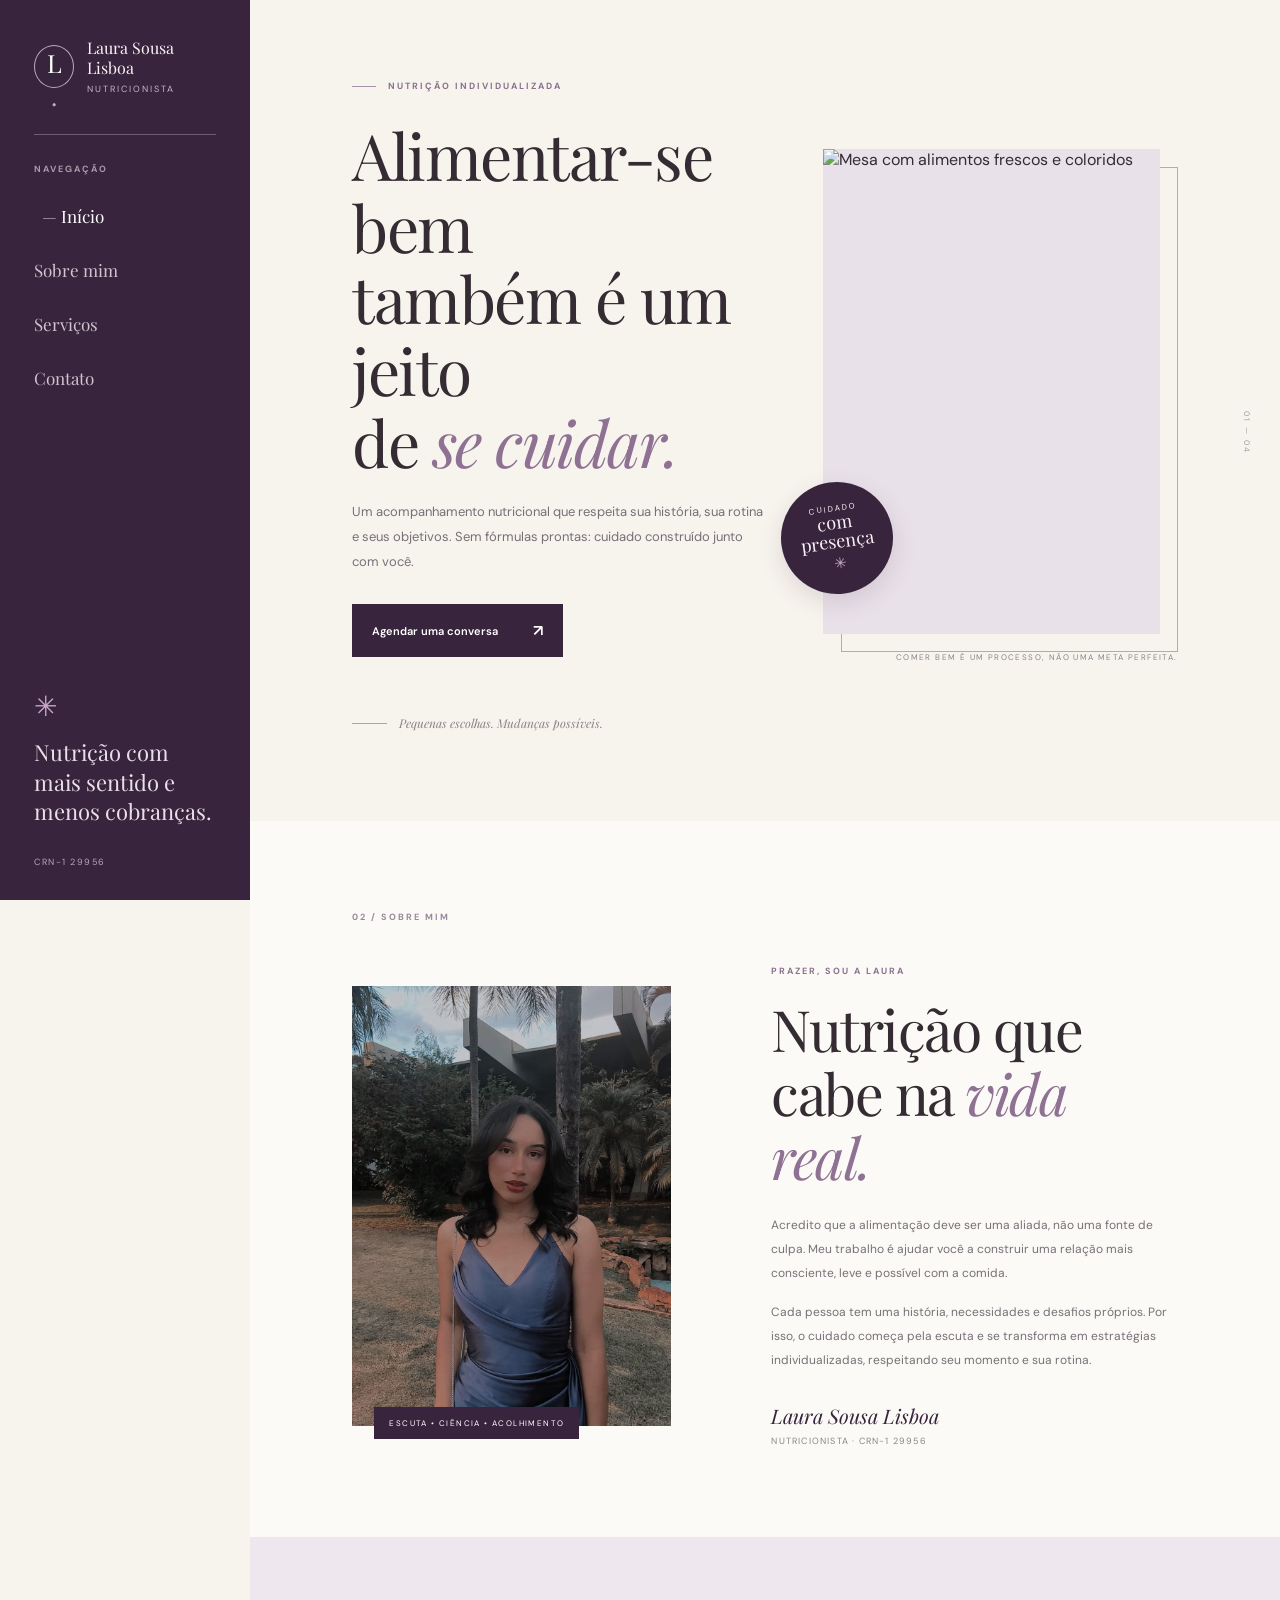
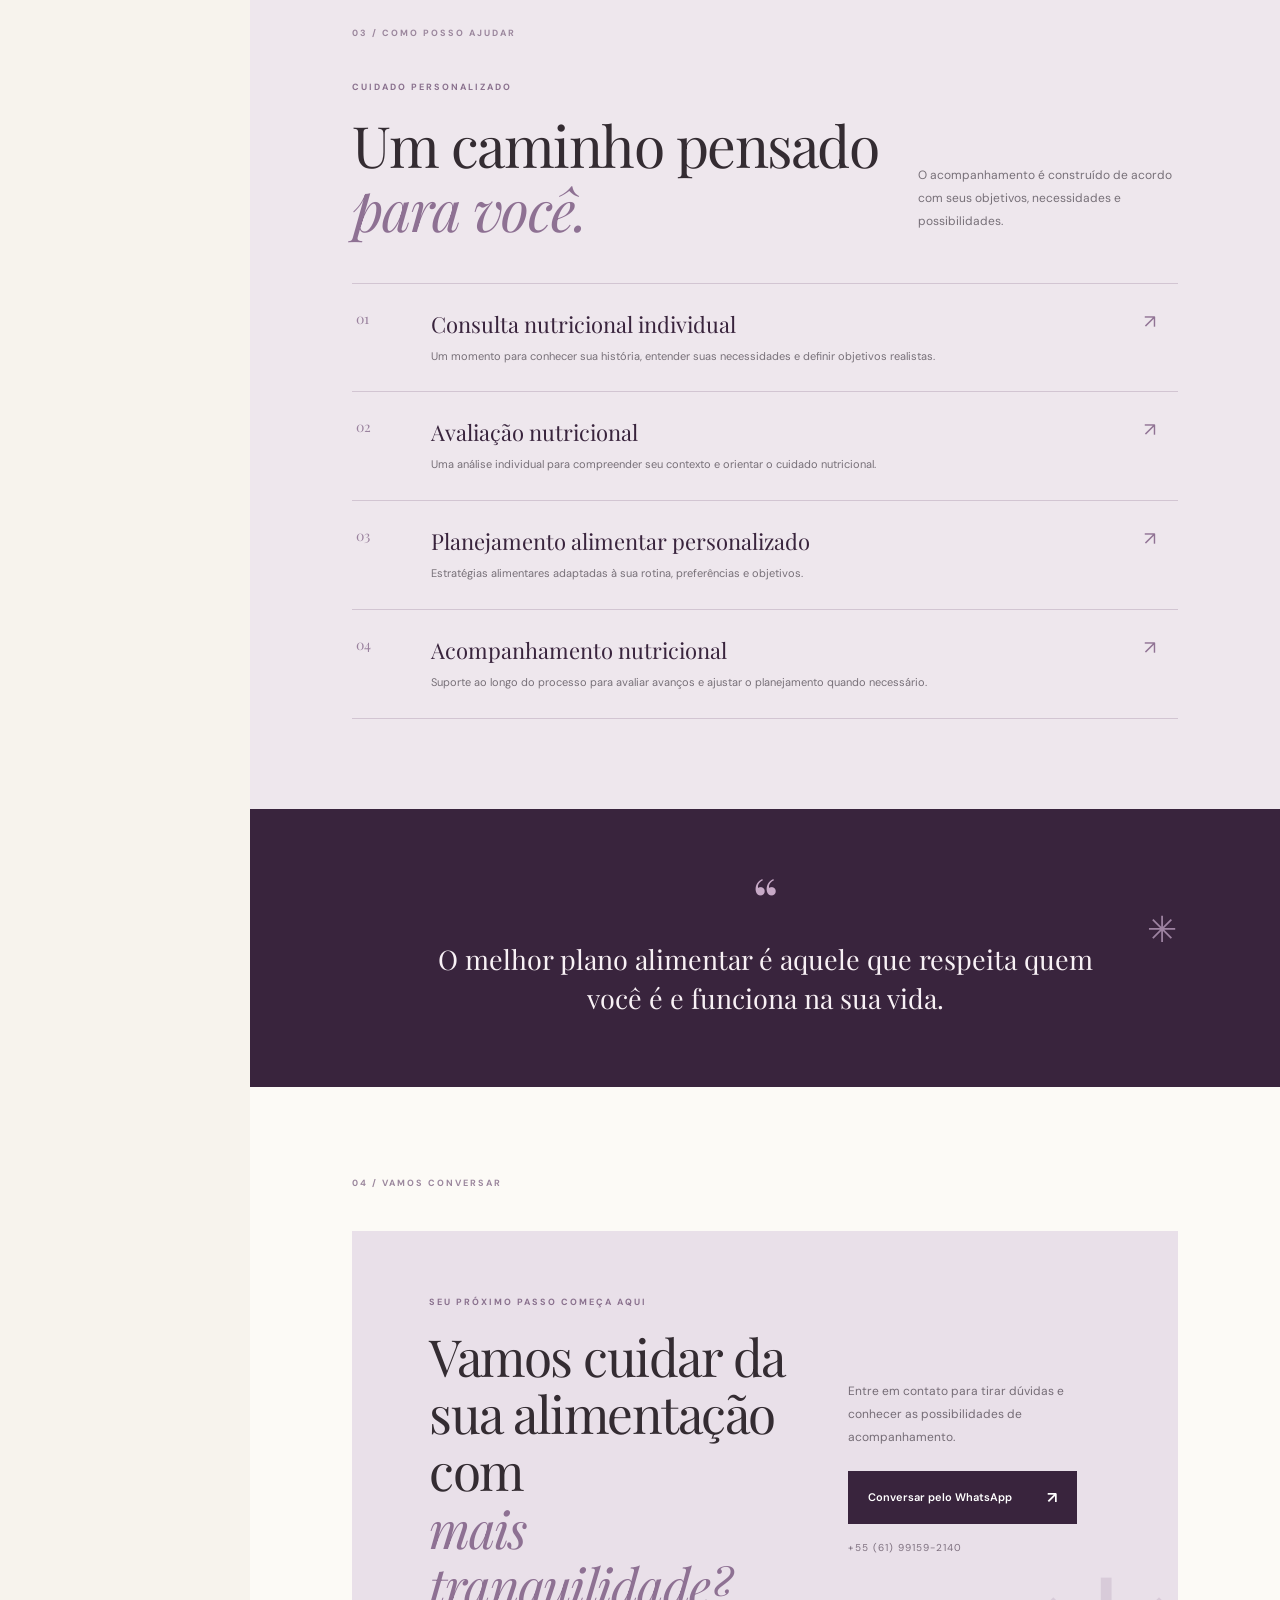
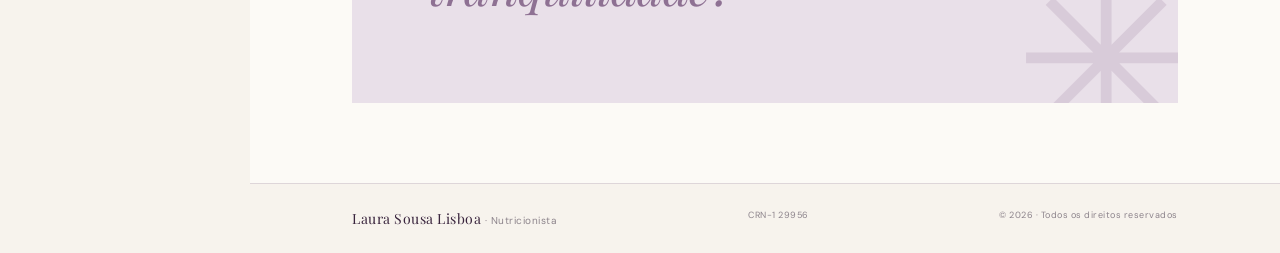
==== index.html @ af950aec "Primeira versão do site da Laura" ====
<!DOCTYPE html>
<html lang="pt-BR">
<head>
  <meta charset="UTF-8">
  <meta name="viewport" content="width=device-width, initial-scale=1.0">
  <meta name="description" content="Laura Sousa Lisboa — Nutricionista. Cuidado nutricional individualizado, acolhedor e possível de manter na rotina.">
  <meta name="theme-color" content="#39243d">
  <title>Laura Sousa Lisboa | Nutricionista</title>
  <link rel="preconnect" href="https://fonts.googleapis.com">
  <link rel="preconnect" href="https://fonts.gstatic.com" crossorigin>
  <link href="https://fonts.googleapis.com/css2?family=DM+Sans:wght@400;500;600;700&family=Playfair+Display:wght@400;500;600&display=swap" rel="stylesheet">
  <link rel="stylesheet" href="css/style.css">
</head>
<body>
  <button class="menu-toggle" id="menuToggle" aria-label="Abrir menu" aria-expanded="false">
    <span></span><span></span><span></span>
  </button>

  <aside class="sidebar" id="sidebar">
    <a class="brand" href="#inicio" aria-label="Laura Sousa Lisboa - início">
      <span class="brand-mark">L<span>.</span></span>
      <span class="brand-name">Laura Sousa Lisboa<small>Nutricionista</small></span>
    </a>
    <div class="sidebar-rule"></div>
    <p class="nav-label">NAVEGAÇÃO</p>
    <nav class="main-nav">
      <a class="nav-link active" href="#inicio">Início</a>
      <a class="nav-link" href="#sobre">Sobre mim</a>
      <a class="nav-link" href="#servicos">Serviços</a>
      <a class="nav-link" href="#contato">Contato</a>
    </nav>
    <div class="sidebar-bottom">
      <span class="leaf-decoration">✳</span>
      <p>Nutrição com<br>mais sentido e<br>menos cobranças.</p>
      <small>CRN-1 29956</small>
    </div>
  </aside>

  <main class="main-content">
    <section class="hero section" id="inicio">
      <div class="hero-copy">
        <p class="eyebrow"><span></span> NUTRIÇÃO INDIVIDUALIZADA</p>
        <h1>Alimentar-se bem<br>também é um jeito<br>de <em>se cuidar.</em></h1>
        <p class="hero-description">Um acompanhamento nutricional que respeita sua história, sua rotina e seus objetivos. Sem fórmulas prontas: cuidado construído junto com você.</p>
        <a class="button button-primary" href="https://wa.me/5561991592140?text=Ol%C3%A1%2C%20Laura!%20Gostaria%20de%20saber%20mais%20sobre%20suas%20consultas%20nutricionais." target="_blank" rel="noopener">Agendar uma conversa <span>↗</span></a>
        <div class="hero-note"><span class="note-line"></span><span>Pequenas escolhas. Mudanças possíveis.</span></div>
      </div>
      <div class="hero-visual">
        <div class="hero-image-frame">
          <img src="https://images.unsplash.com/photo-1490645935967-10de6ba17061?auto=format&fit=crop&w=1000&q=85" alt="Mesa com alimentos frescos e coloridos">
        </div>
        <div class="hero-stamp"><span>cuidado</span><strong>com<br>presença</strong><i>✳</i></div>
        <span class="hero-caption">COMER BEM É UM PROCESSO, NÃO UMA META PERFEITA.</span>
      </div>
      <span class="vertical-index">01 — 04</span>
    </section>

    <section class="about section" id="sobre">
      <div class="section-kicker">02 / SOBRE MIM</div>
      <div class="about-grid">
        <div class="about-image">
          <img src="assets/images/laura.jpg" alt="Ambiente acolhedor de atendimento">
          <span class="image-note">ESCUTA • CIÊNCIA • ACOLHIMENTO</span>
        </div>
        <div class="about-copy">
          <p class="eyebrow">PRAZER, SOU A LAURA</p>
          <h2>Nutrição que<br>cabe na <em>vida real.</em></h2>
          <p>Acredito que a alimentação deve ser uma aliada, não uma fonte de culpa. Meu trabalho é ajudar você a construir uma relação mais consciente, leve e possível com a comida.</p>
          <p>Cada pessoa tem uma história, necessidades e desafios próprios. Por isso, o cuidado começa pela escuta e se transforma em estratégias individualizadas, respeitando seu momento e sua rotina.</p>
          <div class="signature">Laura Sousa Lisboa <span>Nutricionista · CRN-1 29956</span></div>
        </div>
      </div>
    </section>

    <section class="services section" id="servicos">
      <div class="section-kicker">03 / COMO POSSO AJUDAR</div>
      <div class="services-heading">
        <div><p class="eyebrow">CUIDADO PERSONALIZADO</p><h2>Um caminho pensado<br><em>para você.</em></h2></div>
        <p>O acompanhamento é construído de acordo com seus objetivos, necessidades e possibilidades.</p>
      </div>
      <div class="service-list">
        <article class="service-card"><span class="service-number">01</span><div><h3>Consulta nutricional individual</h3><p>Um momento para conhecer sua história, entender suas necessidades e definir objetivos realistas.</p></div><span class="service-symbol">↗</span></article>
        <article class="service-card"><span class="service-number">02</span><div><h3>Avaliação nutricional</h3><p>Uma análise individual para compreender seu contexto e orientar o cuidado nutricional.</p></div><span class="service-symbol">↗</span></article>
        <article class="service-card"><span class="service-number">03</span><div><h3>Planejamento alimentar personalizado</h3><p>Estratégias alimentares adaptadas à sua rotina, preferências e objetivos.</p></div><span class="service-symbol">↗</span></article>
        <article class="service-card"><span class="service-number">04</span><div><h3>Acompanhamento nutricional</h3><p>Suporte ao longo do processo para avaliar avanços e ajustar o planejamento quando necessário.</p></div><span class="service-symbol">↗</span></article>
      </div>
    </section>

    <section class="quote-band">
      <span class="quote-mark">“</span>
      <p>O melhor plano alimentar é aquele que respeita quem você é e funciona na sua vida.</p>
      <span class="quote-flower">✳</span>
    </section>

    <section class="contact section" id="contato">
      <div class="section-kicker">04 / VAMOS CONVERSAR</div>
      <div class="contact-panel">
        <div>
          <p class="eyebrow">SEU PRÓXIMO PASSO COMEÇA AQUI</p>
          <h2>Vamos cuidar da<br>sua alimentação com<br><em>mais tranquilidade?</em></h2>
        </div>
        <div class="contact-action">
          <p>Entre em contato para tirar dúvidas e conhecer as possibilidades de acompanhamento.</p>
          <a class="button button-light" href="https://wa.me/5561991592140?text=Ol%C3%A1%2C%20Laura!%20Gostaria%20de%20saber%20mais%20sobre%20suas%20consultas%20nutricionais." target="_blank" rel="noopener">Conversar pelo WhatsApp <span>↗</span></a>
          <span class="contact-number">+55 (61) 99159-2140</span>
        </div>
        <span class="contact-decoration">✳</span>
      </div>
    </section>

    <footer class="footer">
      <a class="footer-brand" href="#inicio">Laura Sousa Lisboa <span>· Nutricionista</span></a>
      <span>CRN-1 29956</span>
      <span>© <span id="year"></span> · Todos os direitos reservados</span>
    </footer>
  </main>
  <script src="js/script.js"></script>
</body>
</html>
---- css/style.css ----
/* Laura Sousa Lisboa — identidade editorial elegante */
:root {
  --plum: #39243d;
  --plum-light: #563d59;
  --lilac: #b7a2bd;
  --lilac-pale: #e9e1e9;
  --cream: #f7f3ed;
  --paper: #fcfaf6;
  --ink: #342c32;
  --muted: #777078;
  --line: #ded6d9;
  --serif: "Playfair Display", Georgia, serif;
  --sans: "DM Sans", Arial, sans-serif;
}
* { box-sizing: border-box; margin: 0; padding: 0; }
html { scroll-behavior: smooth; scroll-padding-top: 30px; }
body { background: var(--cream); color: var(--ink); font-family: var(--sans); }
a { color: inherit; text-decoration: none; }
.sidebar {
  width: 250px; height: 100vh; position: fixed; inset: 0 auto 0 0; z-index: 20;
  display: flex; flex-direction: column; padding: 38px 34px 30px;
  background: var(--plum); color: #f8f2f5;
}
.brand { display: flex; align-items: center; gap: 13px; }
.brand-mark { width: 43px; height: 43px; border: 1px solid #bda9bf; border-radius: 50%; display: grid; place-items: center; font: 25px var(--serif); color: #fff; }
.brand-mark span { color: #c7a9c7; }
.brand-name { font: 16px var(--serif); line-height: 1.25; }
.brand-name small { display: block; margin-top: 5px; color: #c5b7c6; font: 9px var(--sans); letter-spacing: 2px; text-transform: uppercase; }
.sidebar-rule { height: 1px; background: #705d73; margin: 39px 0 28px; }
.nav-label, .section-kicker { font-size: 9px; letter-spacing: 2px; font-weight: 700; color: #a99baa; }
.main-nav { display: grid; gap: 8px; margin-top: 18px; }
.nav-link { padding: 12px 0; color: #cfc4d0; font: 17px var(--serif); transition: color .2s, padding .2s; }
.nav-link:hover, .nav-link.active { color: #fff; padding-left: 8px; }
.nav-link.active::before { content: "— "; color: #c7a9c7; }
.sidebar-bottom { margin-top: auto; color: #e9dfe9; }
.leaf-decoration { color: #c7a9c7; font-size: 28px; }
.sidebar-bottom p { margin: 13px 0 22px; font: 22px/1.35 var(--serif); }
.sidebar-bottom small { color: #b6a8b8; font-size: 9px; letter-spacing: 1.5px; }
.main-content { margin-left: 250px; overflow: hidden; }
.section { position: relative; padding: 90px clamp(45px, 8vw, 120px); }
.hero { min-height: 720px; display: grid; grid-template-columns: 1.08fr .92fr; align-items: center; gap: 55px; padding-top: 80px; }
.eyebrow { color: #8a718e; font-size: 9px; font-weight: 700; letter-spacing: 2px; }
.eyebrow span { display: inline-block; width: 24px; height: 1px; background: #a78eaa; vertical-align: middle; margin-right: 8px; }
h1, h2 { font: 400 clamp(42px, 5vw, 66px)/1.12 var(--serif); letter-spacing: -1.5px; }
h1 { margin: 27px 0 23px; }
h1 em, h2 em { color: #8e7193; font-weight: 400; }
.hero-description { max-width: 440px; color: var(--muted); font-size: 13px; line-height: 1.9; }
.button { display: inline-flex; align-items: center; justify-content: space-between; gap: 35px; padding: 16px 20px; font-size: 11px; font-weight: 600; transition: transform .2s, background .2s; }
.button:hover { transform: translateY(-3px); }
.button-primary { margin-top: 30px; background: var(--plum); color: white; }
.button-primary:hover { background: var(--plum-light); }
.button span { font-size: 16px; }
.hero-note { display: flex; align-items: center; gap: 12px; margin-top: 58px; color: #8a8188; font: italic 12px var(--serif); }
.note-line { width: 35px; height: 1px; background: #b49eb7; }
.hero-visual { position: relative; padding: 0 18px 28px 0; }
.hero-image-frame { height: 485px; overflow: hidden; background: var(--lilac-pale); }
.hero-image-frame img { width: 100%; height: 100%; object-fit: cover; filter: saturate(.78); }
.hero-visual::after { content: ""; position: absolute; inset: 18px 0 10px 18px; border: 1px solid #b9a6bb; z-index: -1; }
.hero-stamp { position: absolute; left: -42px; bottom: 68px; width: 112px; height: 112px; border-radius: 50%; background: var(--plum); color: #f8f1f5; display: flex; flex-direction: column; align-items: center; justify-content: center; transform: rotate(-8deg); box-shadow: 0 8px 24px #39243d22; }
.hero-stamp span { font-size: 8px; letter-spacing: 2px; text-transform: uppercase; }
.hero-stamp strong { text-align: center; font: 18px/1.05 var(--serif); }
.hero-stamp i { color: #c6a9c8; font-style: normal; font-size: 15px; margin-top: 3px; }
.hero-caption { position: absolute; right: 0; bottom: 0; color: #8d828b; font-size: 8px; letter-spacing: 1.4px; }
.vertical-index { position: absolute; right: 28px; top: 50%; writing-mode: vertical-rl; color: #a79ca5; font-size: 8px; letter-spacing: 2px; }
.about { background: var(--paper); }
.section-kicker { color: #9b879d; margin-bottom: 42px; }
.about-grid { display: grid; grid-template-columns: .88fr 1.12fr; align-items: center; gap: clamp(40px, 8vw, 100px); }
.about-image { position: relative; height: 440px; background: var(--lilac-pale); }
.about-image img { width: 100%; height: 100%; object-fit: cover; filter: saturate(.65); }
.image-note { position: absolute; bottom: -13px; left: 22px; background: var(--plum); color: white; padding: 11px 15px; font-size: 8px; letter-spacing: 1.4px; }
.about-copy h2, .services h2, .contact h2 { font-size: clamp(39px, 4.5vw, 57px); margin: 20px 0 24px; }
.about-copy > p:not(.eyebrow) { color: var(--muted); font-size: 12px; line-height: 2; margin-bottom: 15px; }
.signature { margin-top: 30px; font: italic 20px var(--serif); color: var(--plum); }
.signature span { display: block; margin-top: 6px; color: #8d828b; font: 9px var(--sans); letter-spacing: 1.2px; text-transform: uppercase; }
.services { background: #eee7ed; }
.services-heading { display: flex; justify-content: space-between; align-items: end; gap: 35px; margin-bottom: 42px; }
.services-heading > p { max-width: 260px; color: var(--muted); font-size: 12px; line-height: 1.9; padding-bottom: 8px; }
.services h2 { margin-bottom: 0; }
.service-list { border-top: 1px solid #d2c5d2; }
.service-card { display: grid; grid-template-columns: 55px 1fr 30px; gap: 20px; align-items: start; padding: 25px 4px; border-bottom: 1px solid #d2c5d2; transition: padding .2s; }
.service-card:hover { padding-left: 12px; }
.service-number { color: #9a829e; font: 14px var(--serif); }
.service-card h3 { color: var(--plum); font: 22px var(--serif); margin-bottom: 8px; }
.service-card p { color: var(--muted); font-size: 11px; line-height: 1.8; max-width: 580px; }
.service-symbol { color: #907394; font-size: 19px; }
.quote-band { position: relative; padding: 68px 15%; background: var(--plum); color: #f8f1f5; text-align: center; }
.quote-mark { display: block; color: #c7a9c7; font: 65px/.7 var(--serif); }
.quote-band p { max-width: 680px; margin: 18px auto 0; font: 27px/1.45 var(--serif); }
.quote-flower { position: absolute; right: 10%; top: 35%; color: #9e83a2; font-size: 36px; }
.contact { background: var(--paper); padding-bottom: 80px; }
.contact-panel { position: relative; overflow: hidden; display: grid; grid-template-columns: 1.2fr .8fr; align-items: center; gap: 40px; padding: 65px clamp(35px, 6vw, 80px); background: #e9e0e9; }
.contact-panel h2 { font-size: clamp(36px, 4vw, 53px); }
.contact-action { max-width: 300px; position: relative; z-index: 1; }
.contact-action p { color: #756c76; font-size: 12px; line-height: 1.9; margin-bottom: 22px; }
.button-light { background: var(--plum); color: white; }
.contact-number { display: block; margin-top: 17px; color: #7e707f; font-size: 10px; letter-spacing: 1px; }
.contact-decoration { position: absolute; right: -20px; bottom: -70px; color: #d8cbd9; font-size: 220px; line-height: 1; }
.footer { display: flex; justify-content: space-between; gap: 15px; padding: 25px clamp(45px, 8vw, 120px); border-top: 1px solid var(--line); color: #8c838b; font-size: 9px; letter-spacing: .5px; }
.footer-brand { color: var(--plum); font: 14px var(--serif); }
.footer-brand span { color: #8c838b; font: 10px var(--sans); }
.menu-toggle { display: none; }
@media (max-width: 1100px) {
  .sidebar { width: 215px; padding-inline: 27px; }
  .main-content { margin-left: 215px; }
  .section { padding-inline: 55px; }
  .hero { gap: 35px; }
  .hero-image-frame { height: 420px; }
  .footer { padding-inline: 55px; }
}
@media (max-width: 800px) {
  .sidebar { width: 270px; transform: translateX(-100%); transition: transform .3s ease; box-shadow: 10px 0 35px #21132322; }
  .sidebar.open { transform: translateX(0); }
  .main-content { margin-left: 0; }
  .menu-toggle { position: fixed; z-index: 30; display: flex; flex-direction: column; justify-content: center; gap: 5px; top: 18px; right: 18px; width: 44px; height: 44px; padding: 11px; border: 0; background: var(--plum); cursor: pointer; }
  .menu-toggle span { display: block; height: 1px; width: 100%; background: white; }
  .hero { min-height: auto; grid-template-columns: 1fr  .85fr; padding-top: 100px; }
  .vertical-index { display: none; }
  .hero-image-frame { height: 370px; }
  .about-grid { gap: 35px; }
}
@media (max-width: 600px) {
  .section { padding: 72px 25px; }
  .hero { display: flex; flex-direction: column; align-items: stretch; gap: 45px; padding-top: 100px; }
  h1 { font-size: clamp(43px, 12vw, 59px); }
  .hero-visual { margin-left: 30px; }
  .hero-image-frame { height: 390px; }
  .hero-stamp { left: -30px; bottom: 55px; width: 95px; height: 95px; }
  .hero-caption { font-size: 7px; }
  .hero-note { margin-top: 35px; }
  .about-grid { grid-template-columns: 1fr; gap: 45px; }
  .about-image { height: 350px; margin-right: 18px; }
  .about-copy h2, .services h2, .contact h2 { font-size: 43px; }
  .services-heading { display: block; }
  .services-heading > p { margin-top: 22px; }
  .service-card { grid-template-columns: 30px 1fr 20px; gap: 12px; padding: 22px 0; }
  .service-card h3 { font-size: 19px; }
  .quote-band { padding: 60px 28px; }
  .quote-band p { font-size: 23px; }
  .quote-flower { right: 6%; top: 12%; font-size: 25px; }
  .contact-panel { grid-template-columns: 1fr; padding: 45px 28px; gap: 10px; }
  .contact-decoration { font-size: 150px; }
  .footer { flex-direction: column; padding: 25px; gap: 10px; }
}
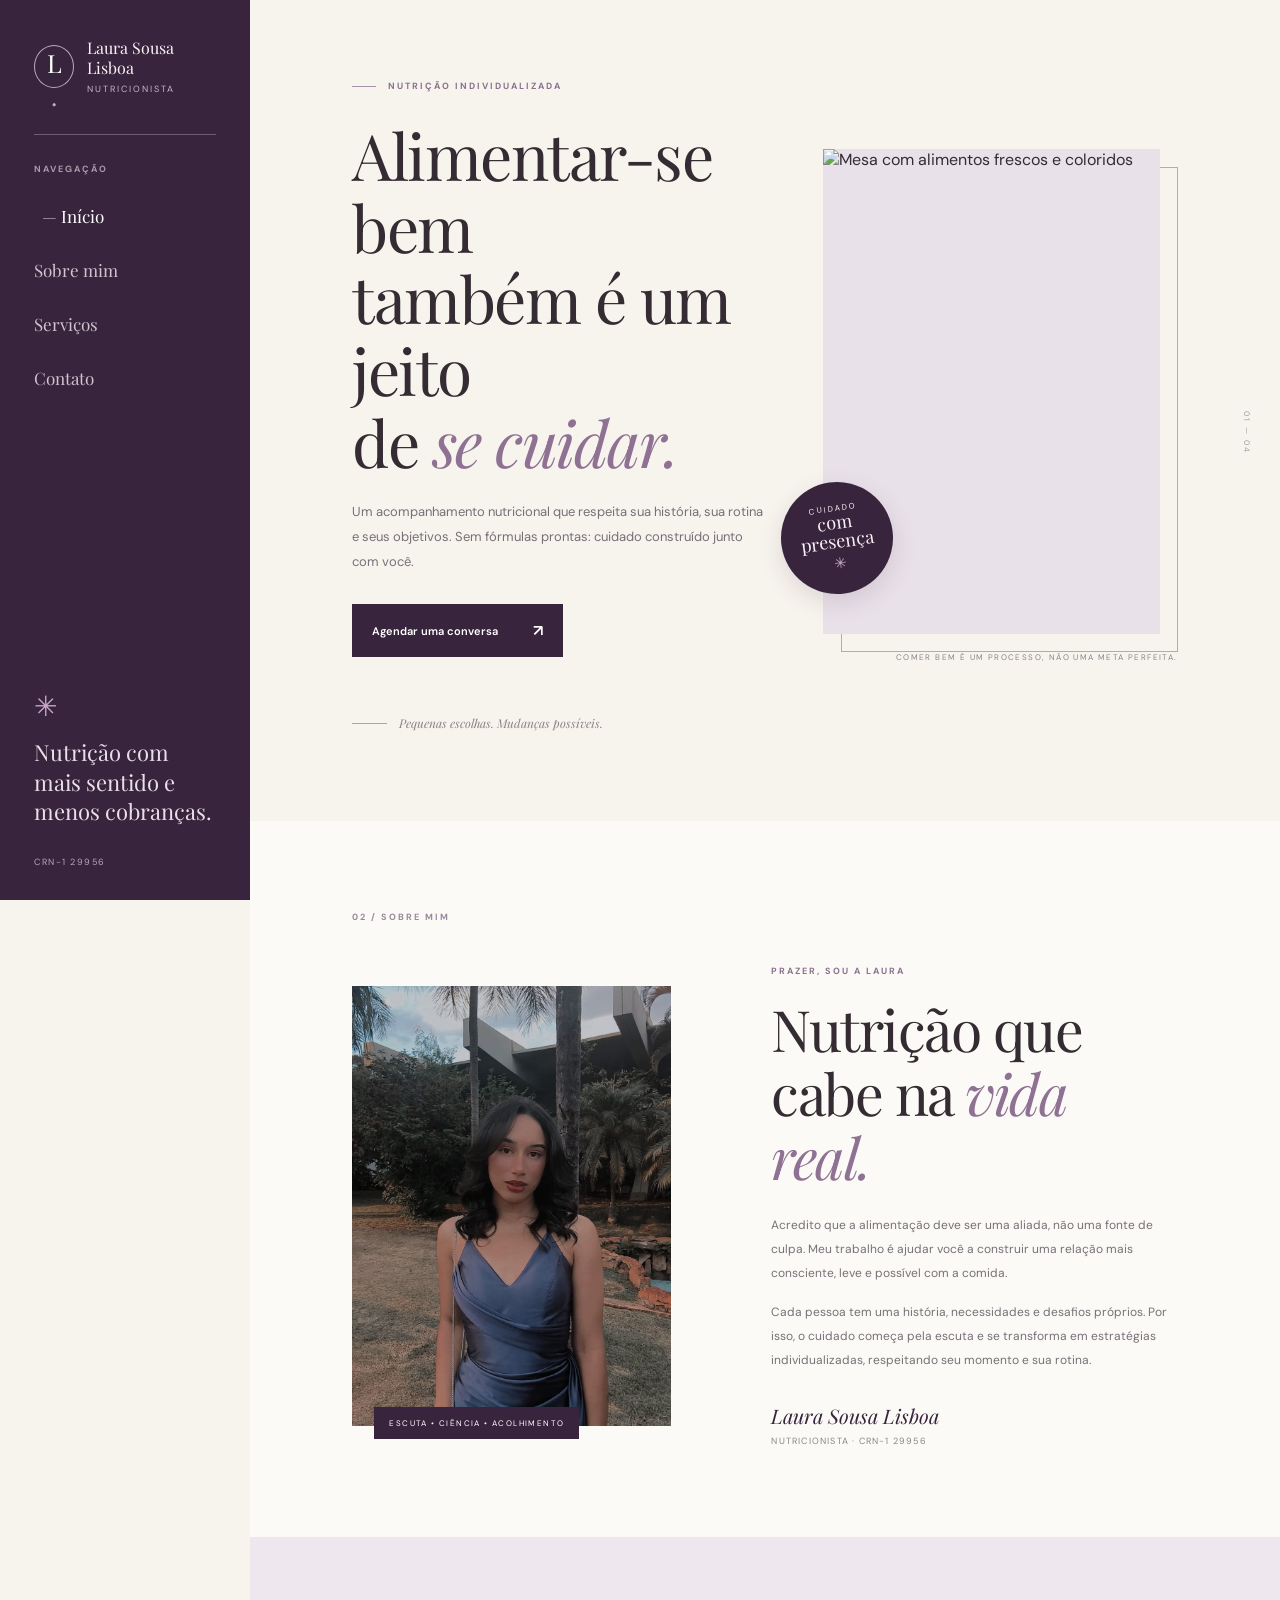
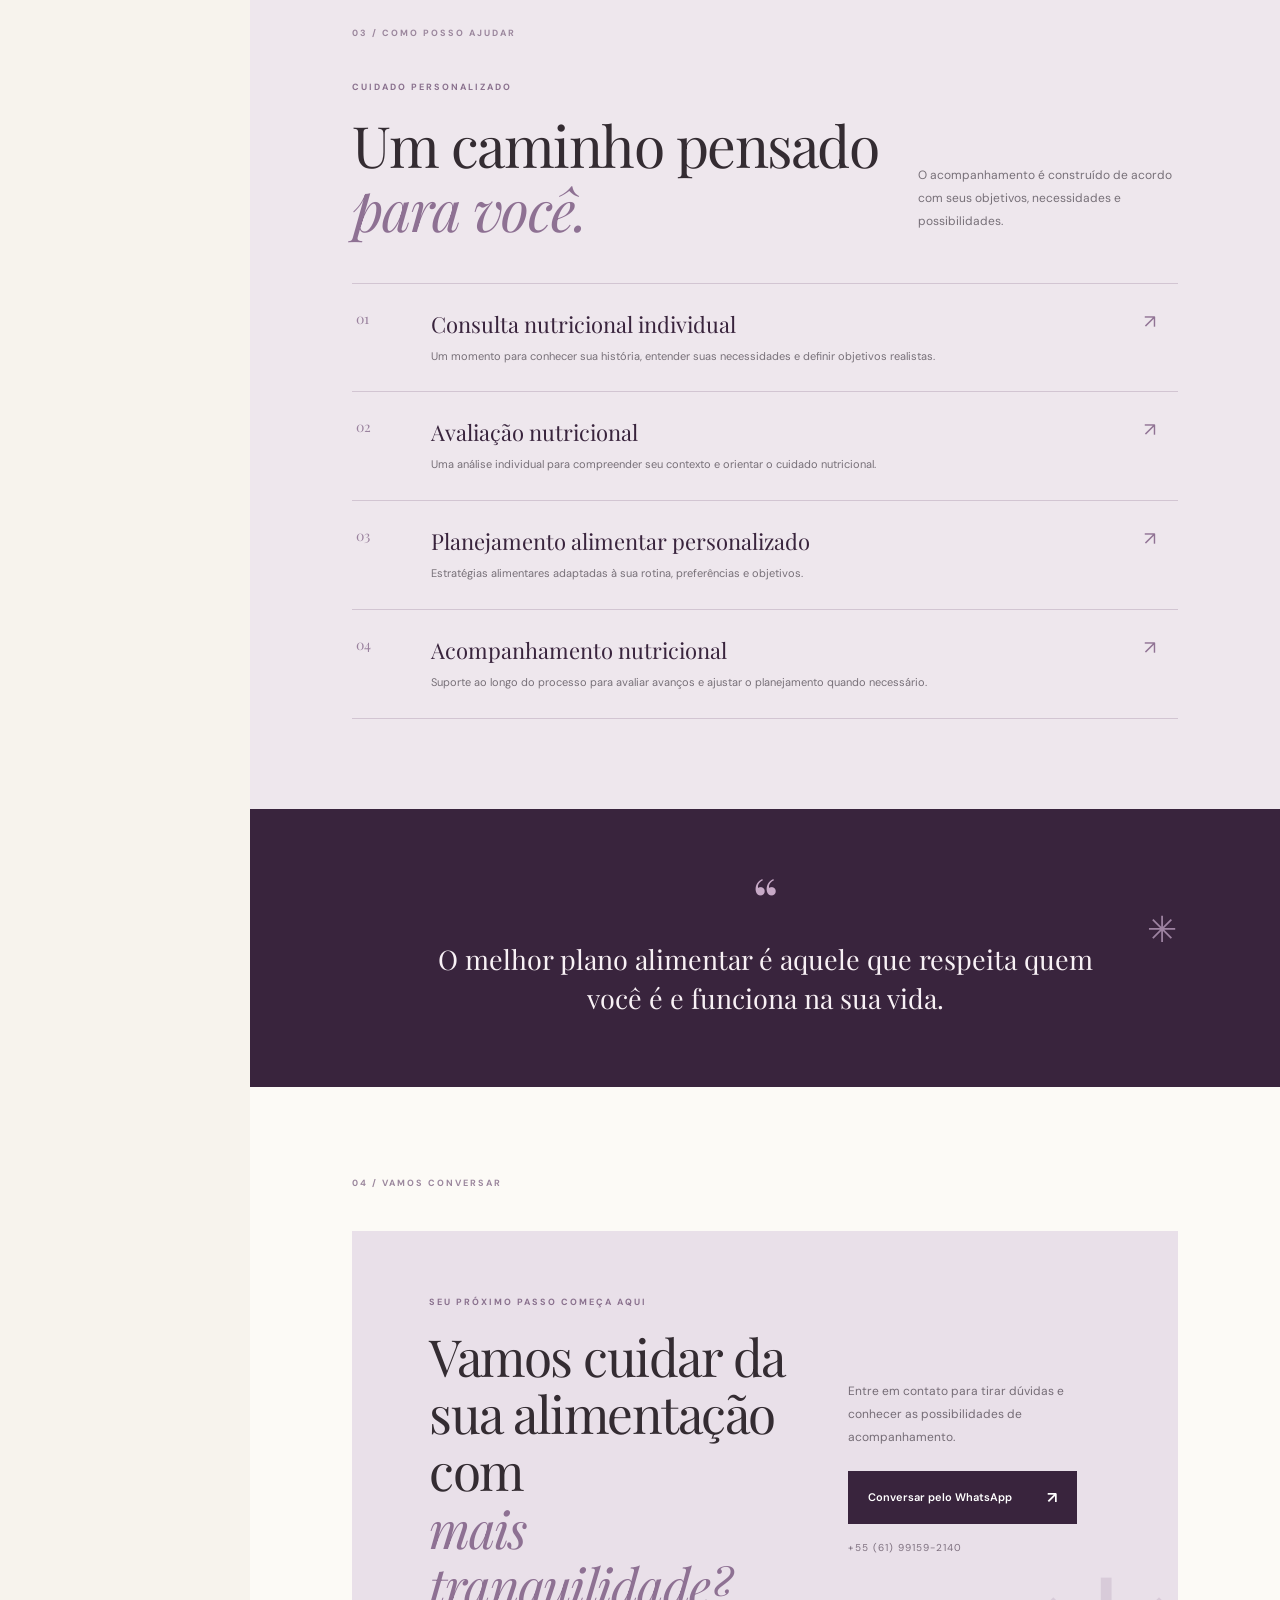
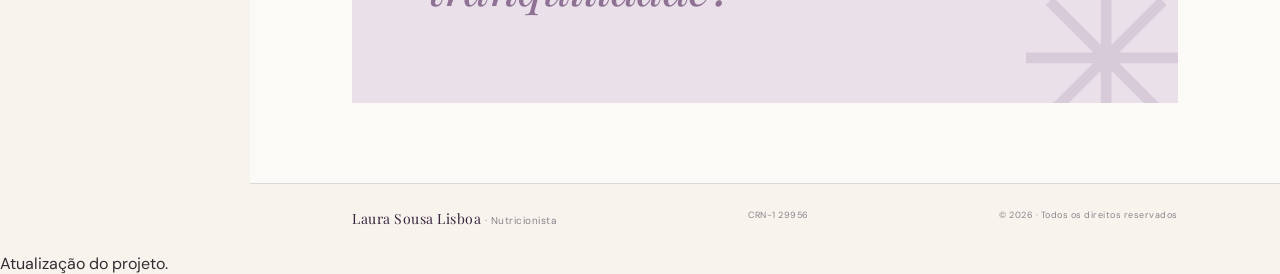
==== commit 457bc3cf: "Add project update note Add project update note at the end of index.html" ====
--- a/index.html
+++ b/index.html
@@ -117,3 +117,4 @@
   <script src="js/script.js"></script>
 </body>
 </html>
+Atualização do projeto.
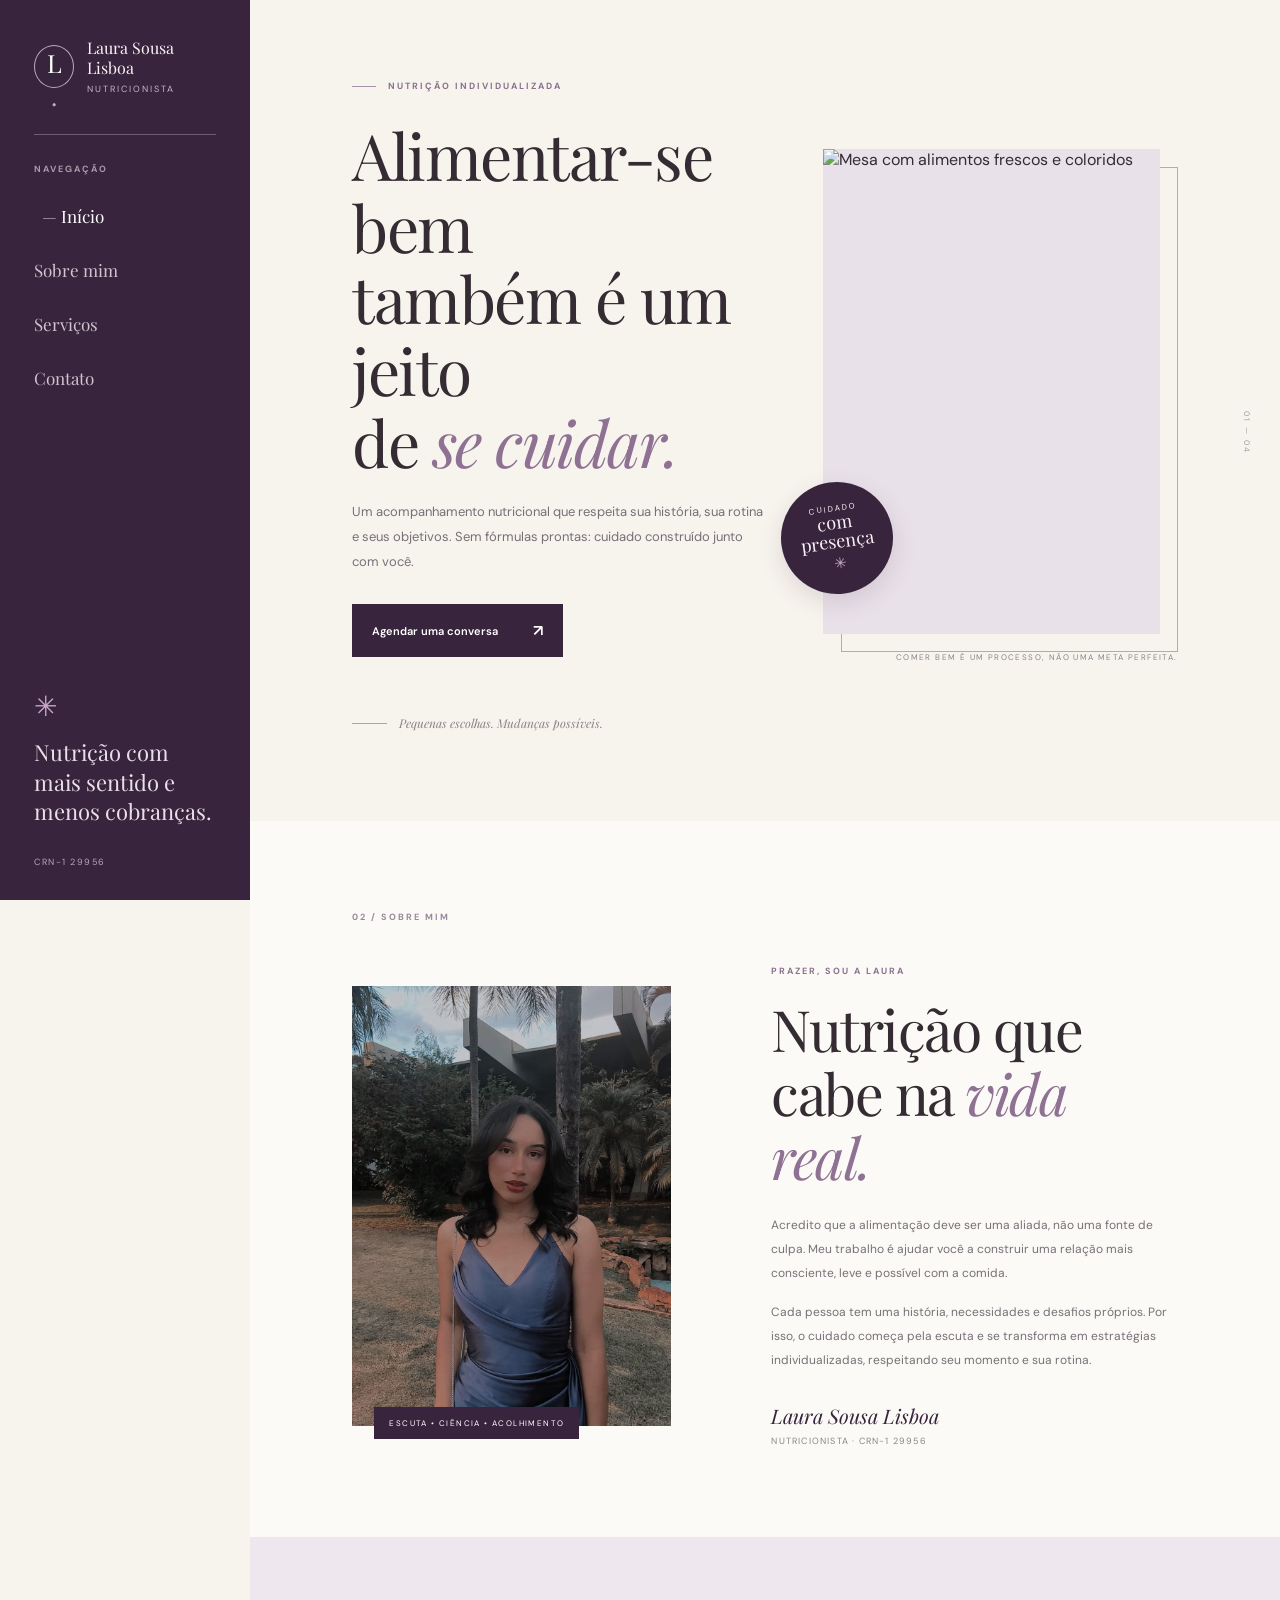
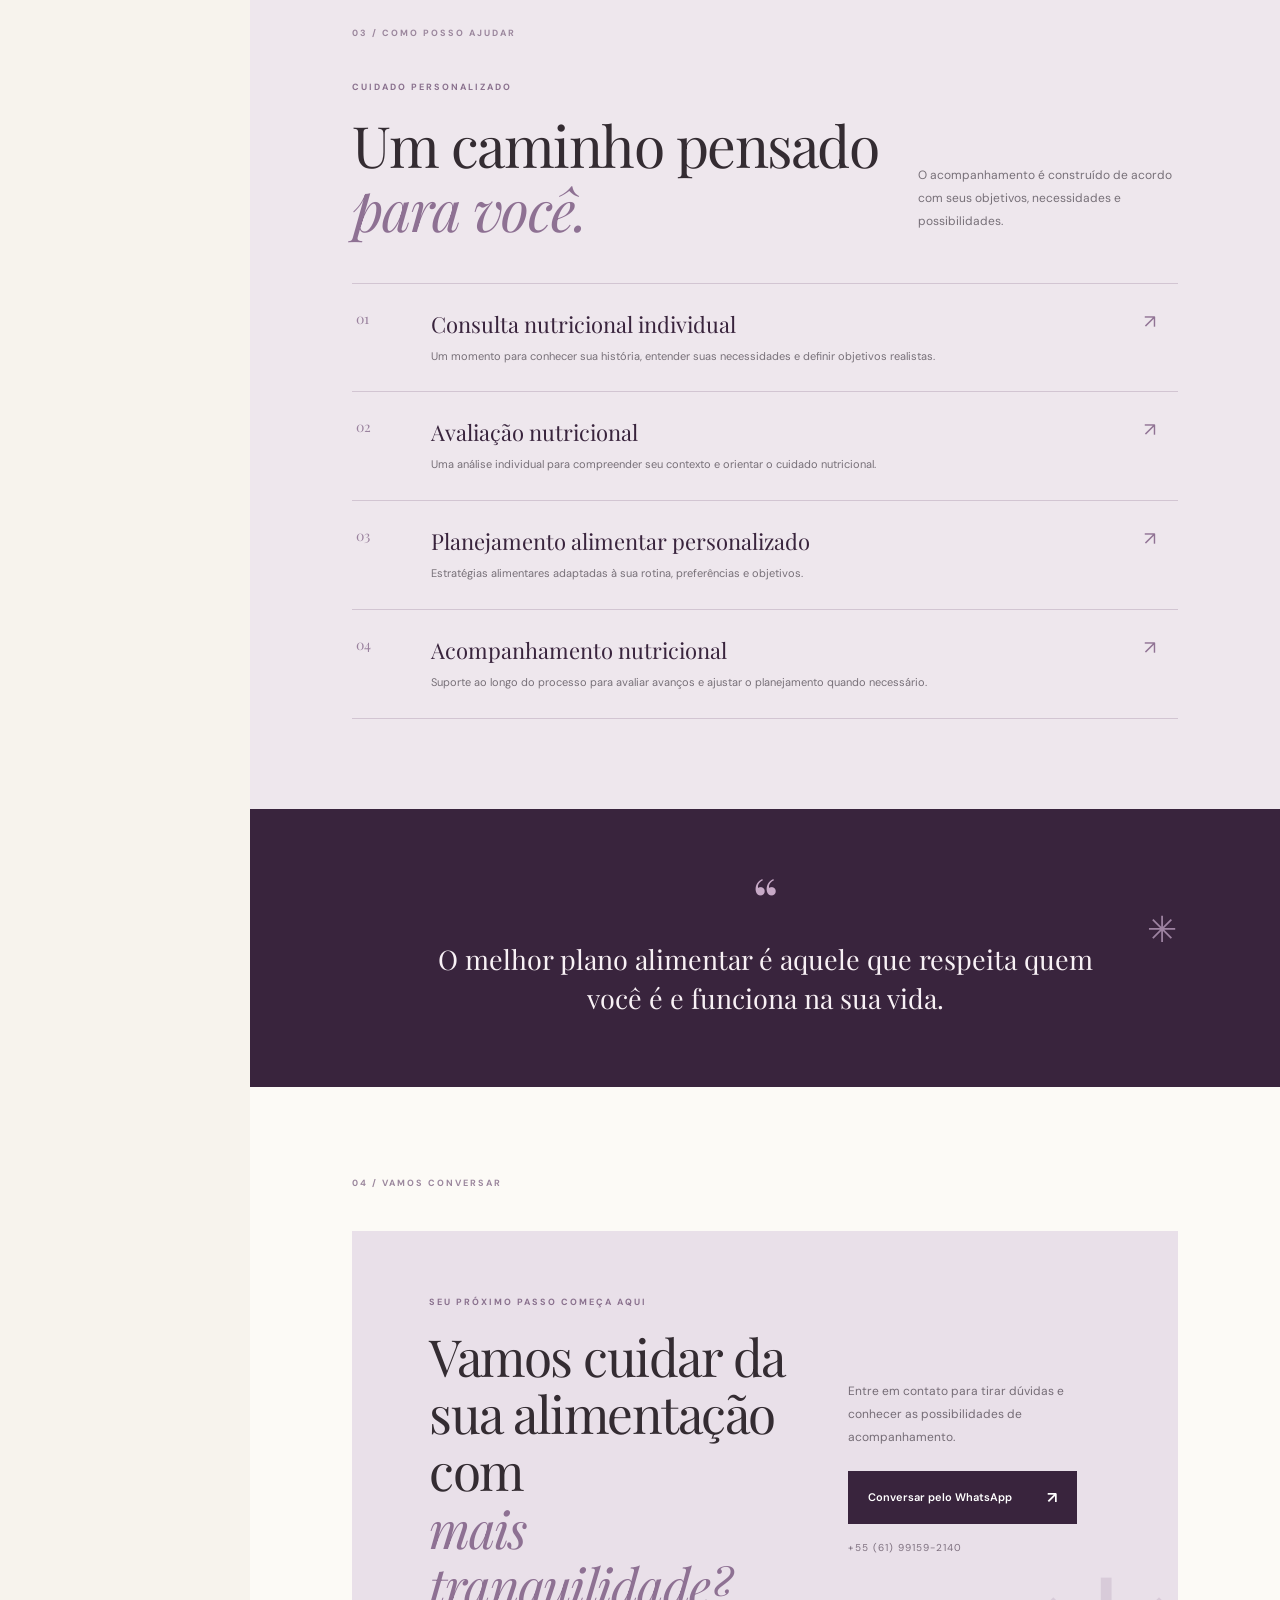
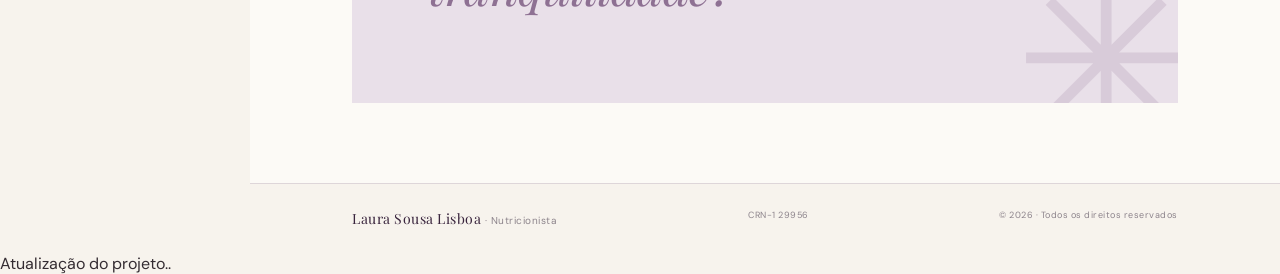
==== commit f8578142: "Atualização do projeto." ====
--- a/index.html
+++ b/index.html
@@ -117,4 +117,4 @@
   <script src="js/script.js"></script>
 </body>
 </html>
-Atualização do projeto.
+Atualização do projeto..
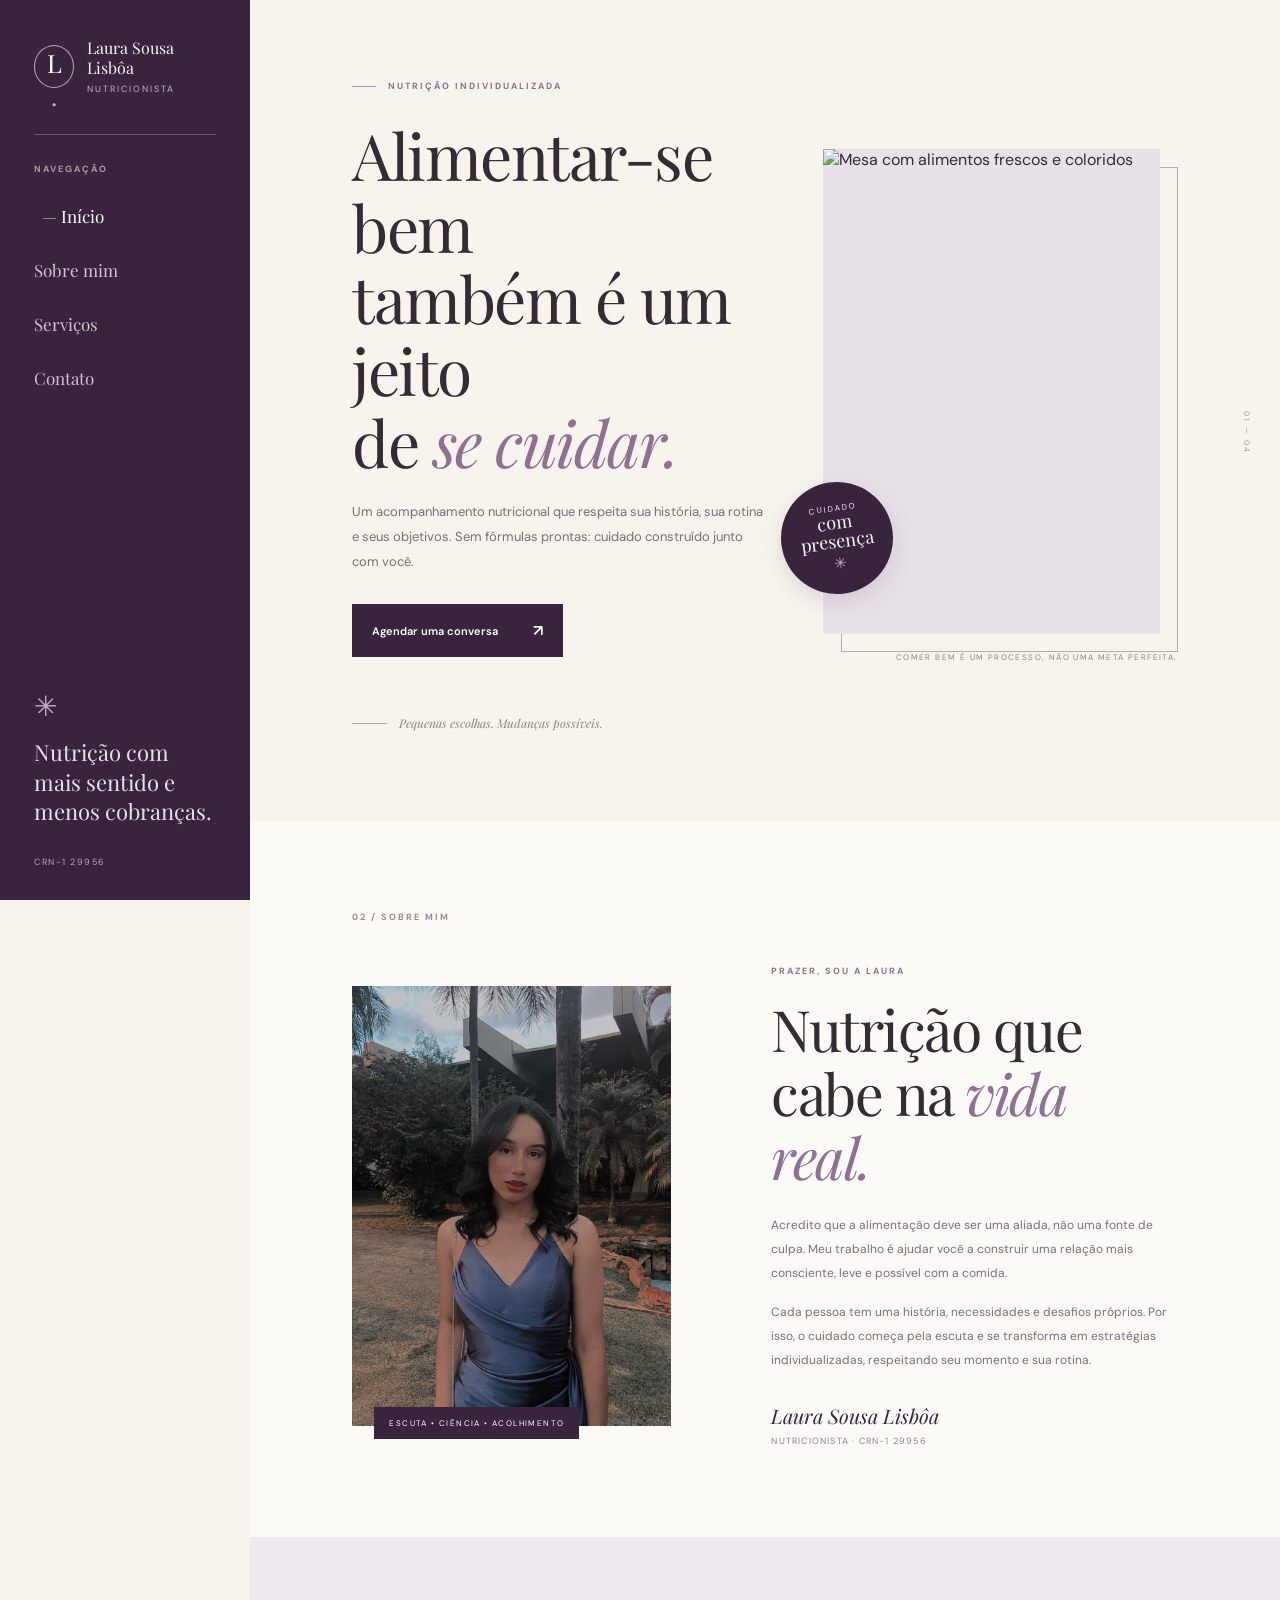
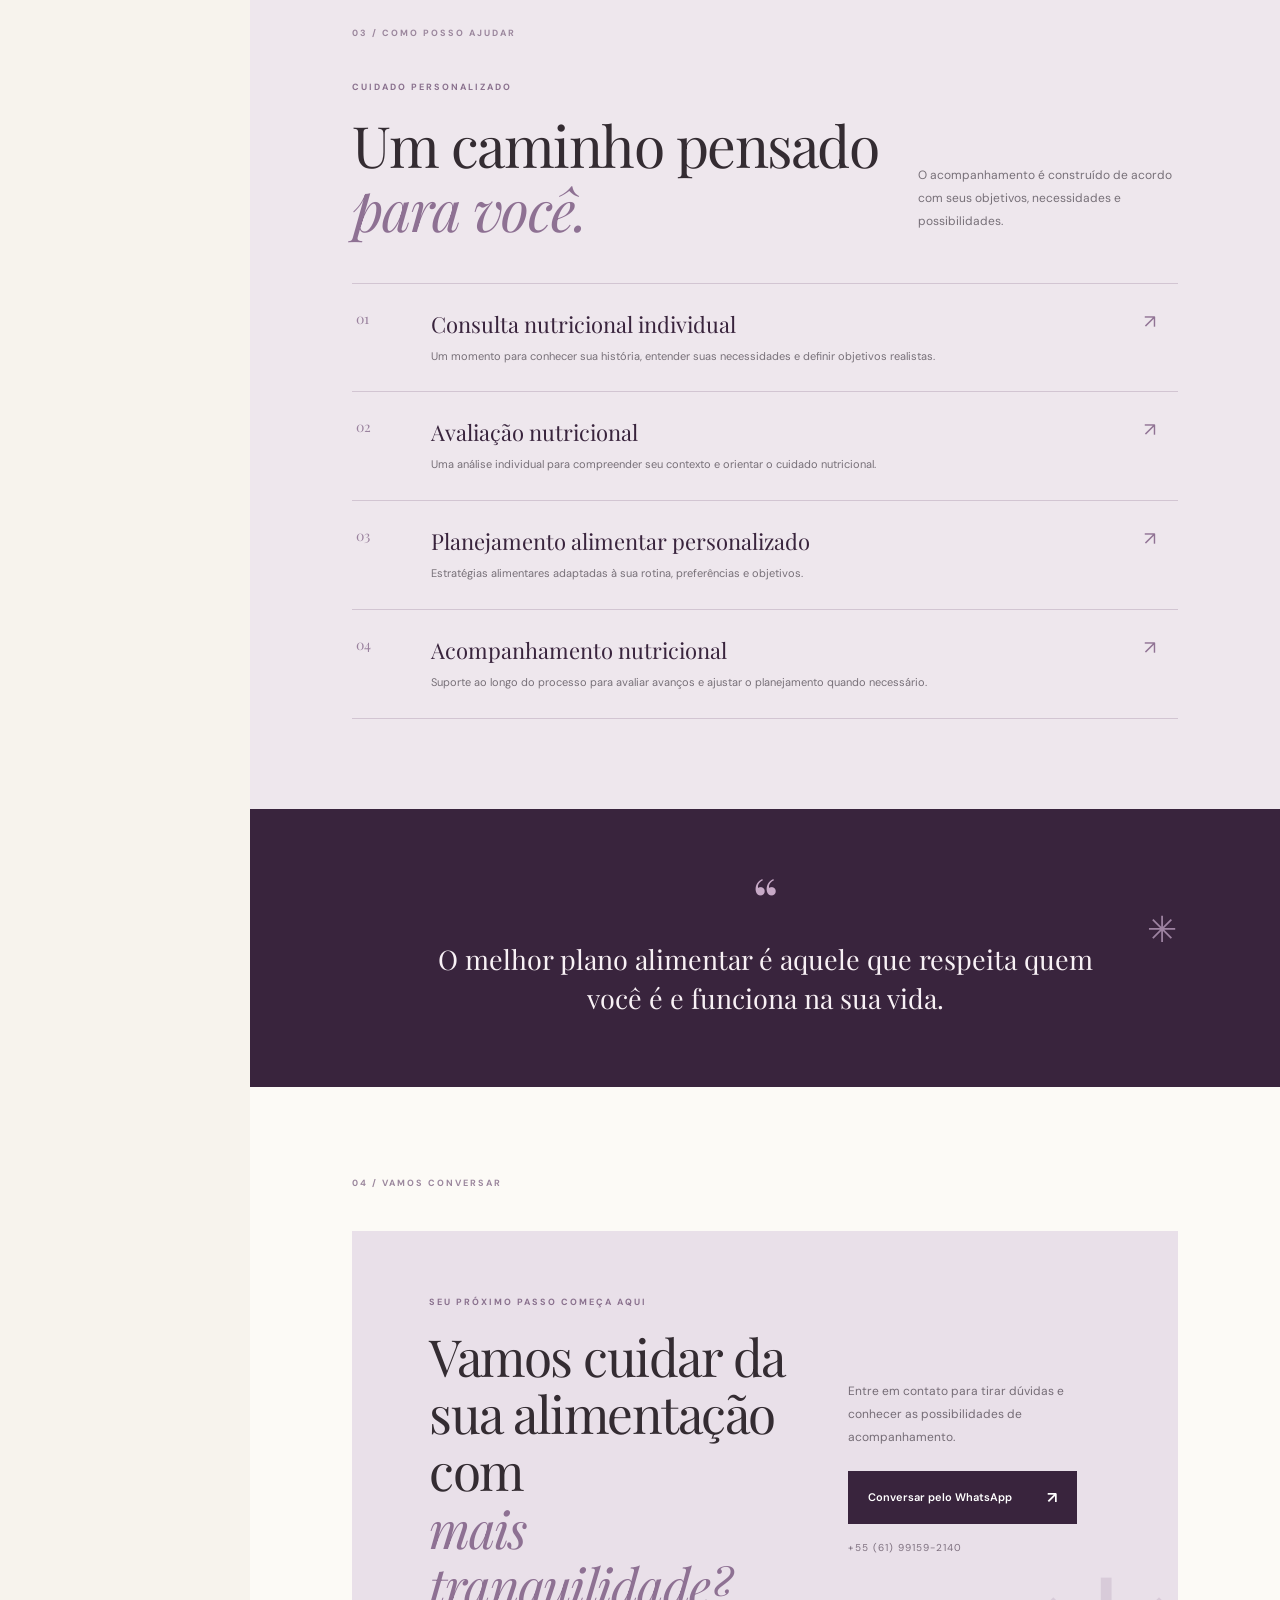
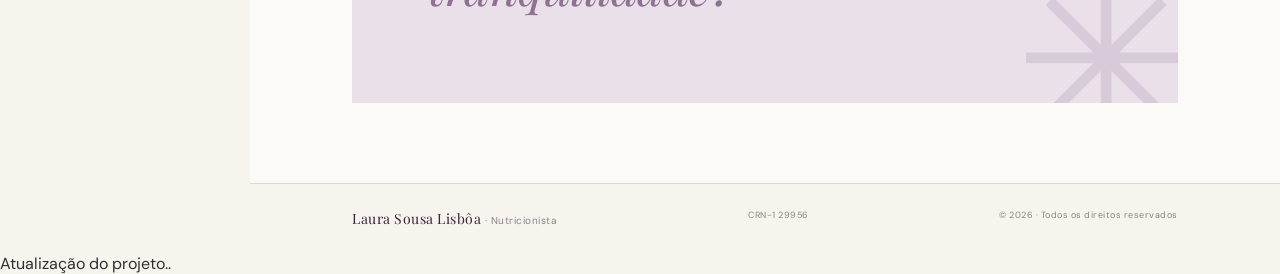
==== commit d3bf0108: "Correct spelling of 'Lisboa' to 'Lisbôa'" ====
--- a/index.html
+++ b/index.html
@@ -5,7 +5,7 @@
   <meta name="viewport" content="width=device-width, initial-scale=1.0">
   <meta name="description" content="Laura Sousa Lisboa — Nutricionista. Cuidado nutricional individualizado, acolhedor e possível de manter na rotina.">
   <meta name="theme-color" content="#39243d">
-  <title>Laura Sousa Lisboa | Nutricionista</title>
+  <title>Laura Sousa Lisbôa | Nutricionista</title>
   <link rel="preconnect" href="https://fonts.googleapis.com">
   <link rel="preconnect" href="https://fonts.gstatic.com" crossorigin>
   <link href="https://fonts.googleapis.com/css2?family=DM+Sans:wght@400;500;600;700&family=Playfair+Display:wght@400;500;600&display=swap" rel="stylesheet">
@@ -17,9 +17,9 @@
   </button>
 
   <aside class="sidebar" id="sidebar">
-    <a class="brand" href="#inicio" aria-label="Laura Sousa Lisboa - início">
+    <a class="brand" href="#inicio" aria-label="Laura Sousa Lisbôa - início">
       <span class="brand-mark">L<span>.</span></span>
-      <span class="brand-name">Laura Sousa Lisboa<small>Nutricionista</small></span>
+      <span class="brand-name">Laura Sousa Lisbôa<small>Nutricionista</small></span>
     </a>
     <div class="sidebar-rule"></div>
     <p class="nav-label">NAVEGAÇÃO</p>
@@ -67,7 +67,7 @@
           <h2>Nutrição que<br>cabe na <em>vida real.</em></h2>
           <p>Acredito que a alimentação deve ser uma aliada, não uma fonte de culpa. Meu trabalho é ajudar você a construir uma relação mais consciente, leve e possível com a comida.</p>
           <p>Cada pessoa tem uma história, necessidades e desafios próprios. Por isso, o cuidado começa pela escuta e se transforma em estratégias individualizadas, respeitando seu momento e sua rotina.</p>
-          <div class="signature">Laura Sousa Lisboa <span>Nutricionista · CRN-1 29956</span></div>
+          <div class="signature">Laura Sousa Lisbôa <span>Nutricionista · CRN-1 29956</span></div>
         </div>
       </div>
     </section>
@@ -109,7 +109,7 @@
     </section>
 
     <footer class="footer">
-      <a class="footer-brand" href="#inicio">Laura Sousa Lisboa <span>· Nutricionista</span></a>
+      <a class="footer-brand" href="#inicio">Laura Sousa Lisbôa <span>· Nutricionista</span></a>
       <span>CRN-1 29956</span>
       <span>© <span id="year"></span> · Todos os direitos reservados</span>
     </footer>
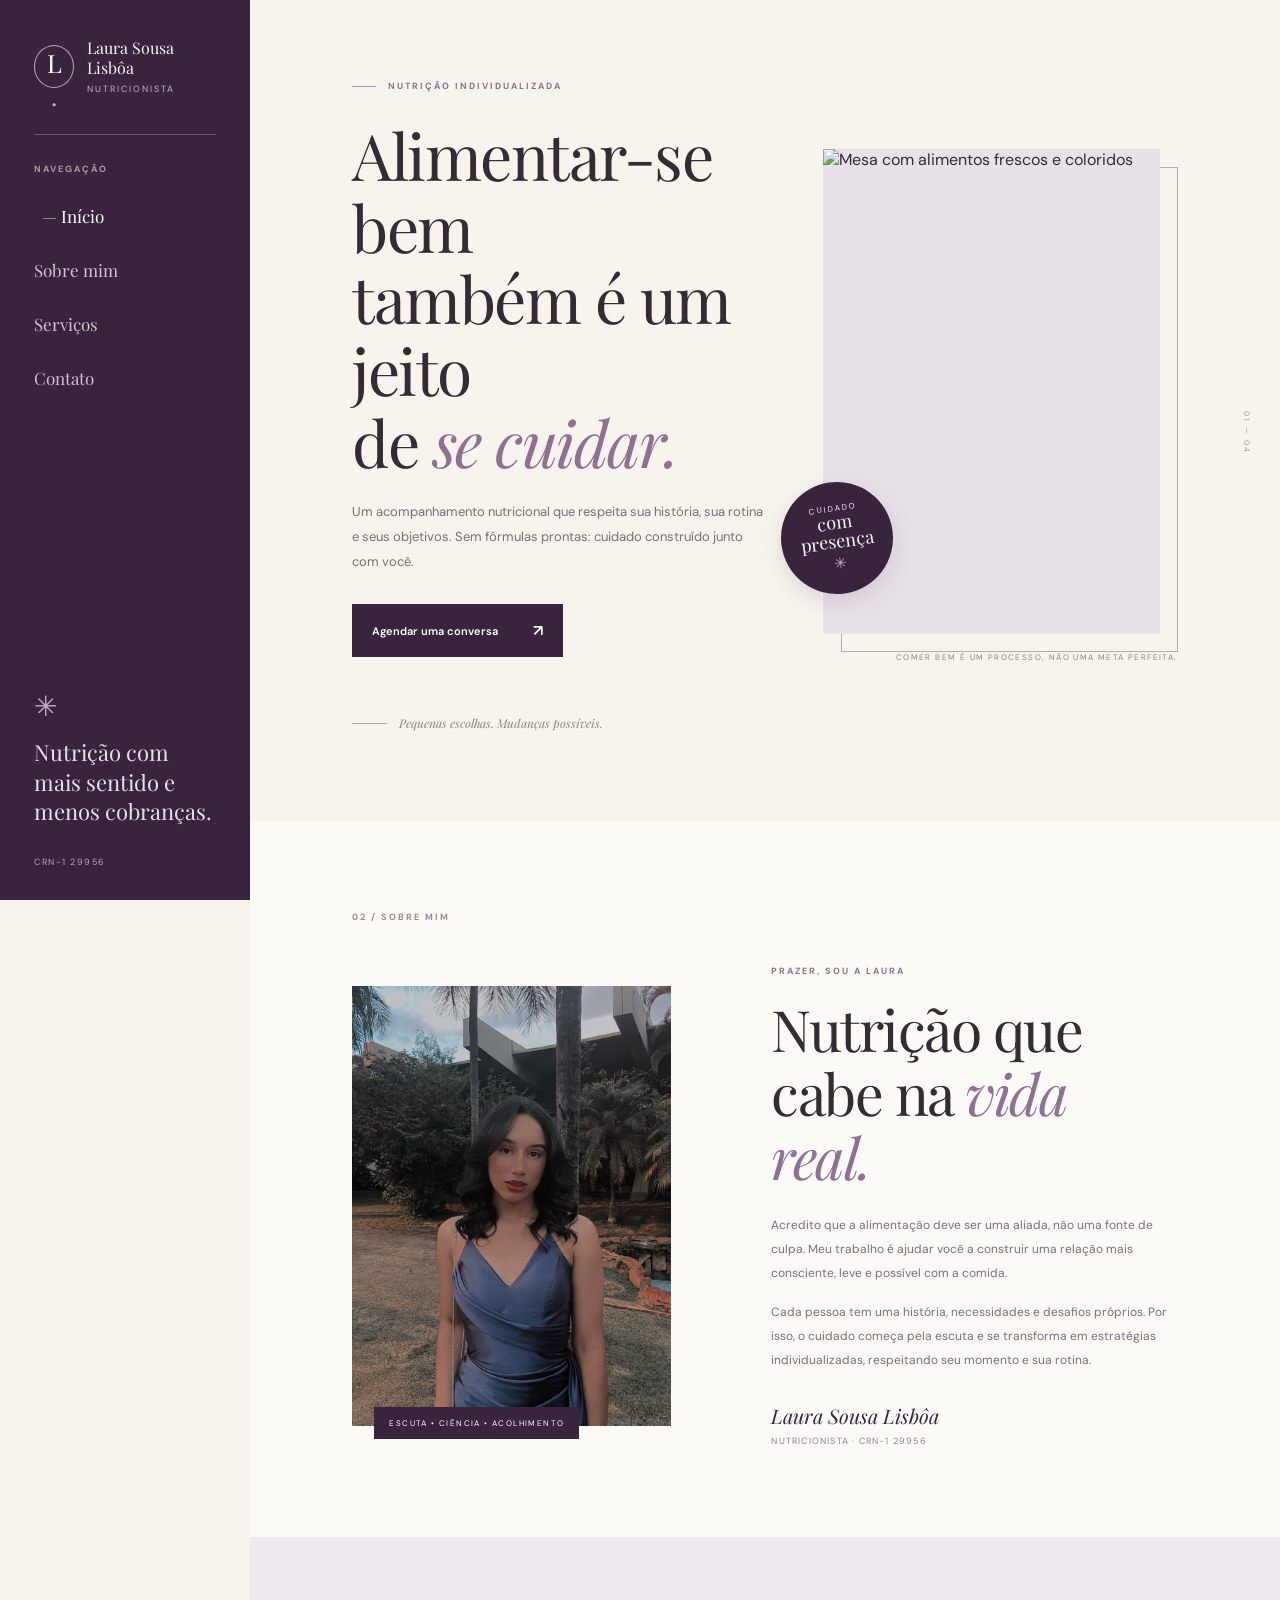
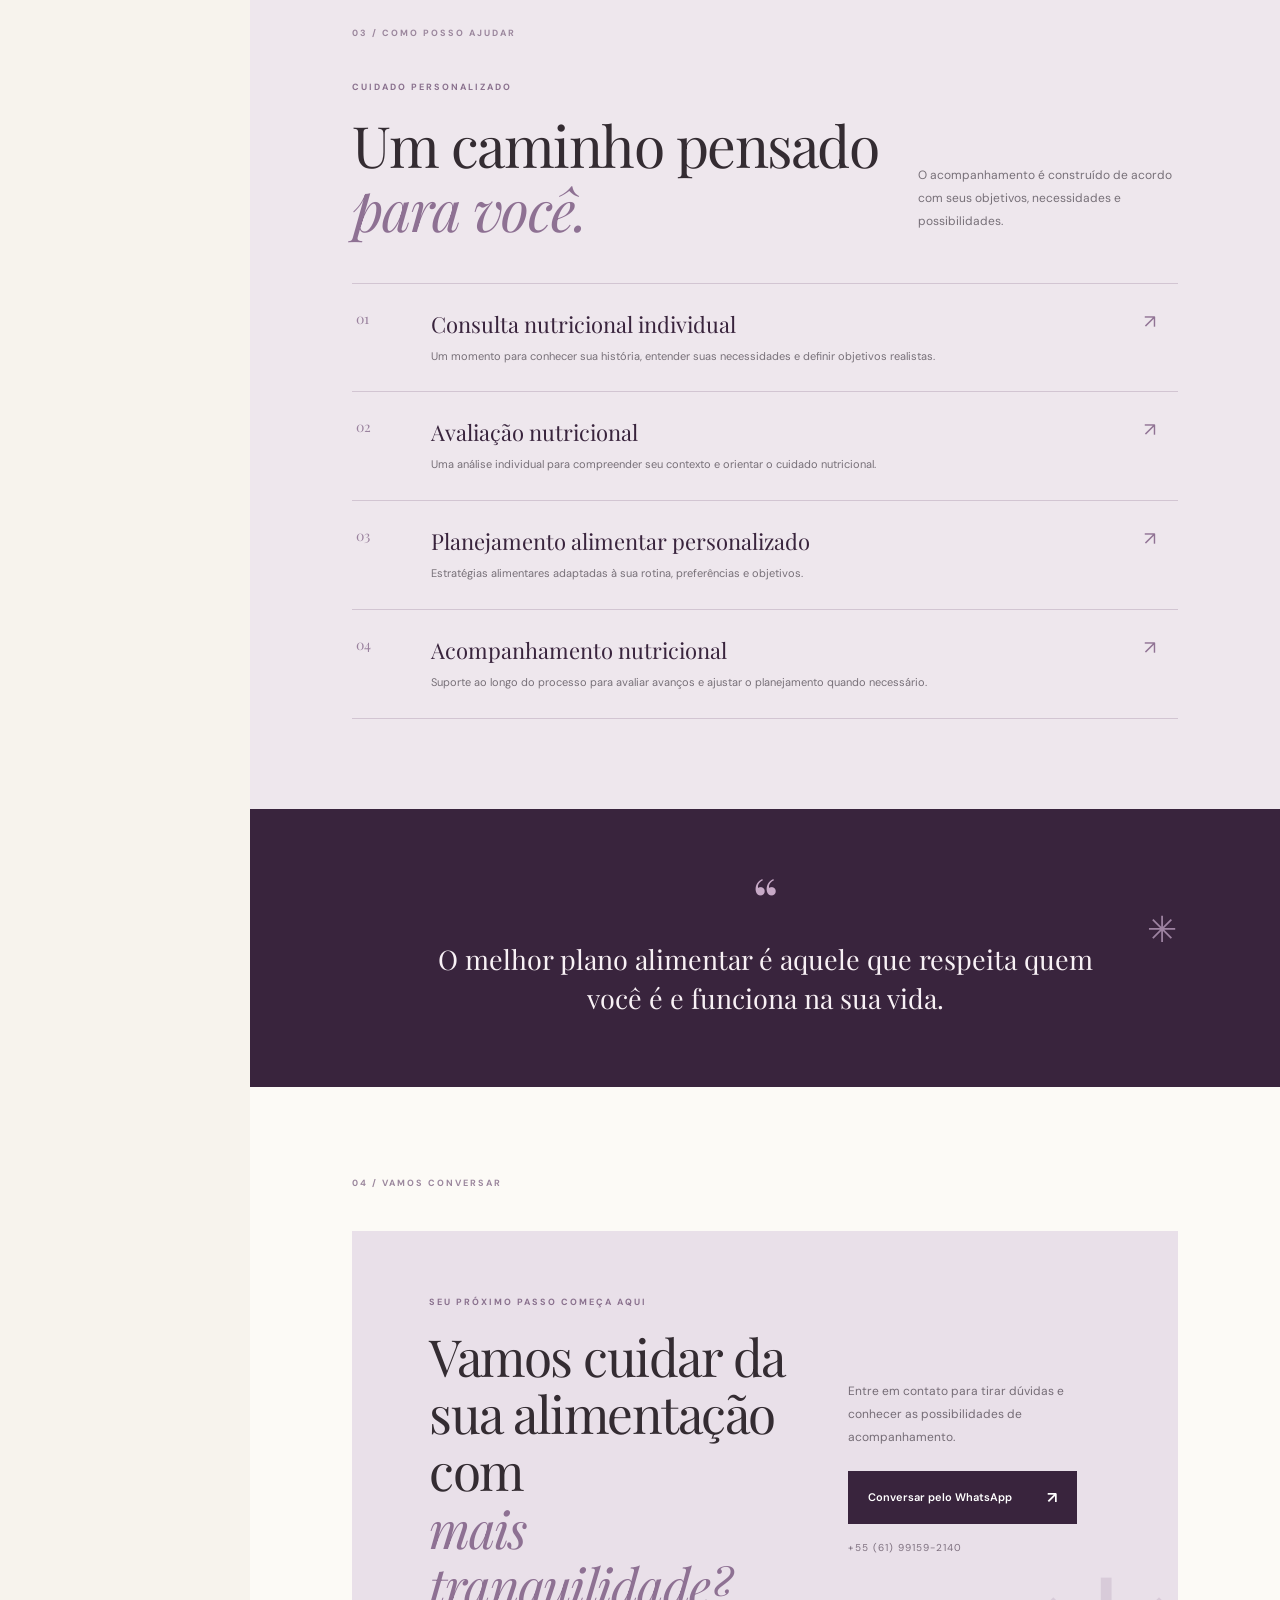
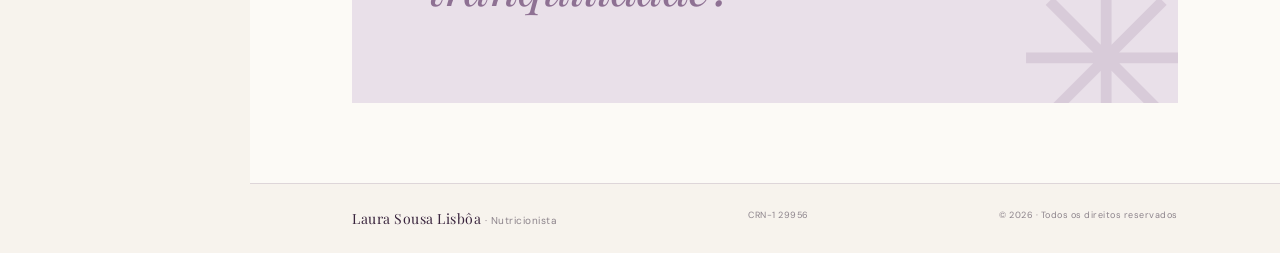
==== commit 0c0d1b9f: "Fix HTML structure and remove comment Removed outdated comment and ensured proper HTML closure." ====
--- a/index.html
+++ b/index.html
@@ -117,4 +117,3 @@
   <script src="js/script.js"></script>
 </body>
 </html>
-Atualização do projeto..
